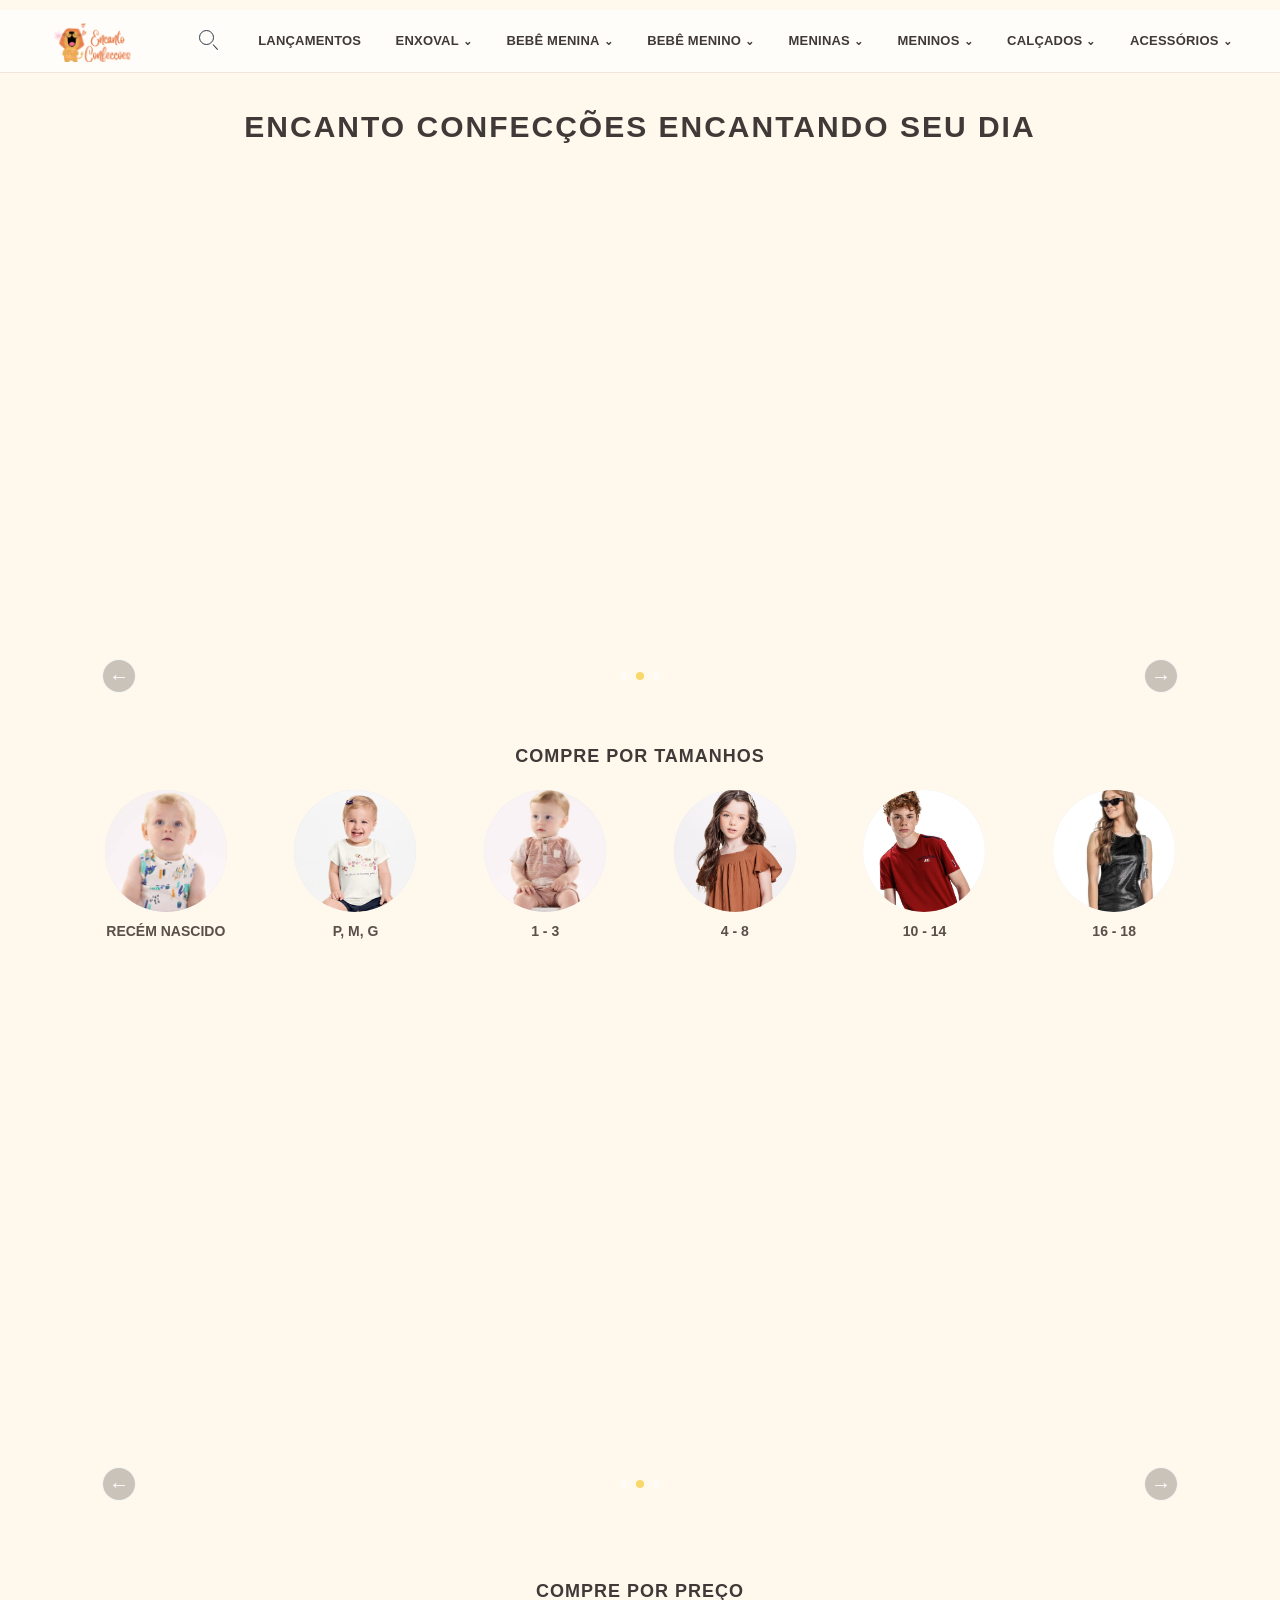
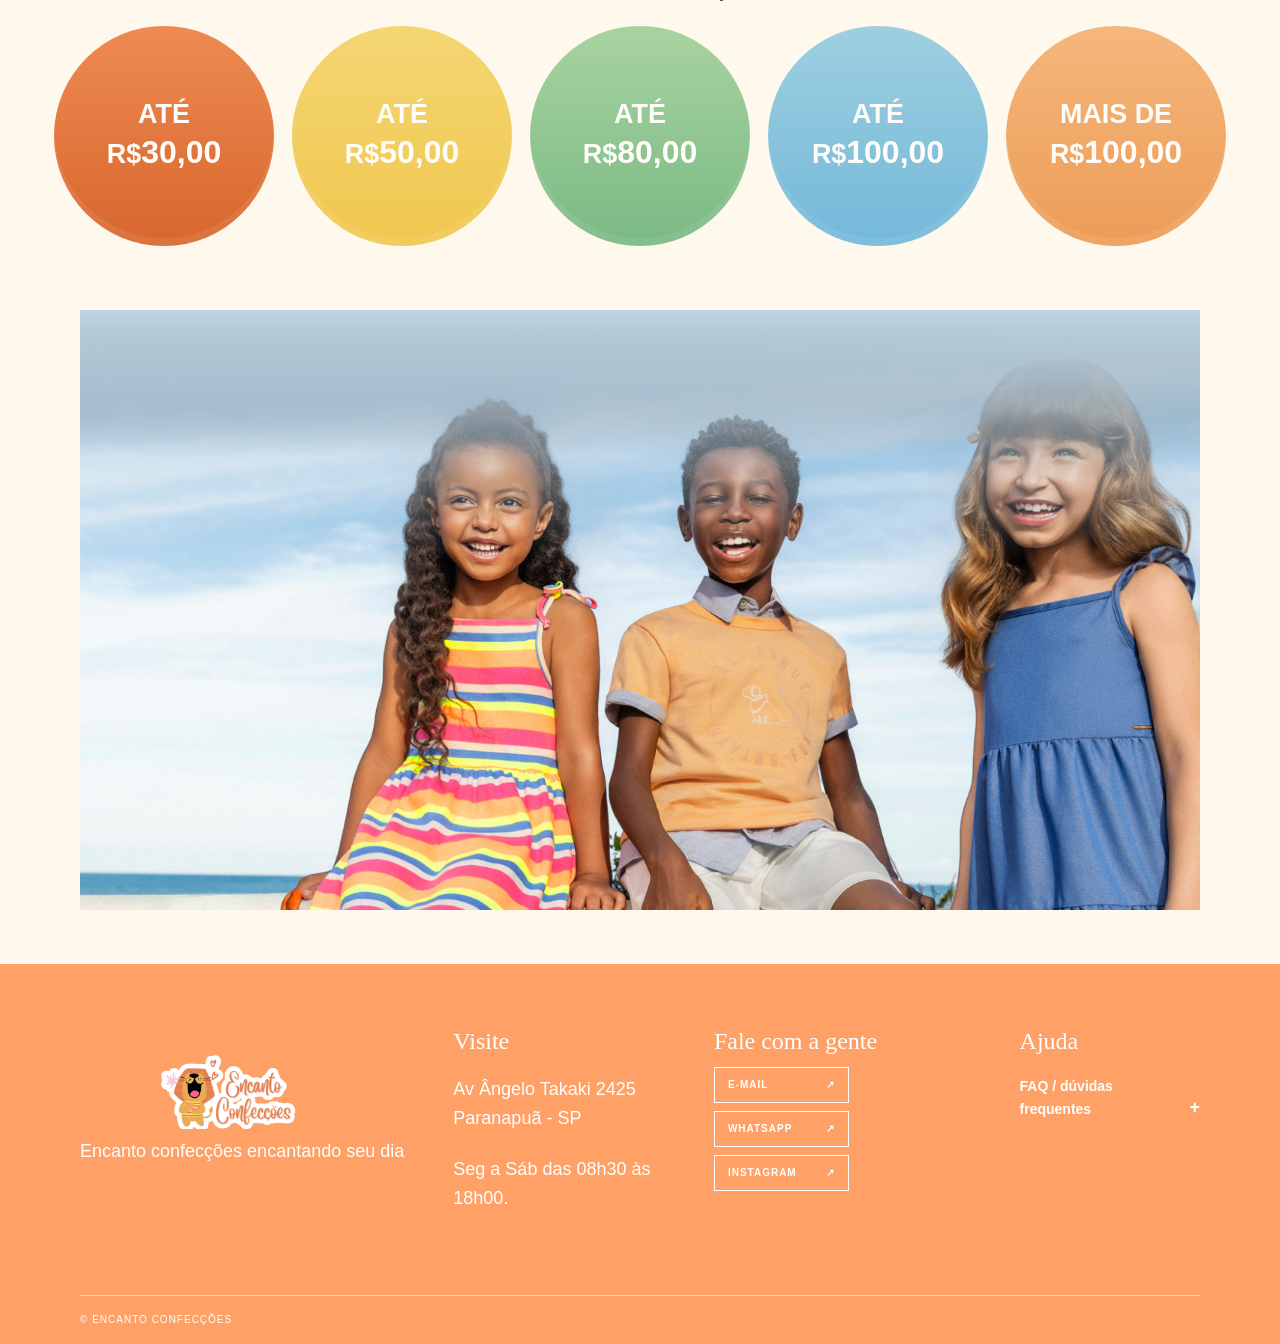
==== index.html @ beb40065 "Primeiro comit" ====
<!doctype html>
<html lang="pt-BR">
<head>
  <meta charset="utf-8">
  <meta name="viewport" content="width=device-width, initial-scale=1">
  <meta name="description" content="Encanto confecções encantando seu dia">
  <title>Encanto confecções</title>
  <link rel="stylesheet" href="estilo.css">
</head>
<body>

  <header class="site-header" id="inicio">
    <div class="topbar">
      <a class="brand" href="#inicio" aria-label="Encanto confecções, início"><img class="brand-logo" src="imagens/encanto-confecoes-3.png" alt="Encanto Confecções"></a>
        <input class="menu-toggle" type="checkbox" id="menu-toggle">
        <label class="menu-button" for="menu-toggle" aria-label="Abrir menu"><span></span><span></span><span></span></label>
      <nav aria-label="Navegação principal">
        <a href="categoria.html?categoria=Lançamentos">Lançamentos</a>
        <details class="menu-dropdown"><summary>Enxoval</summary><div class="submenu"><a href="categoria.html?categoria=Babadores">Babadores</a><a href="categoria.html?categoria=Cobertor">Cobertor</a><a href="categoria.html?categoria=Cueiros">Cueiros</a><a href="categoria.html?categoria=Fraldas">Fraldas</a><a href="categoria.html?categoria=Lençois">Lençois</a><a href="categoria.html?categoria=Pano de boca">Pano de boca</a><a href="categoria.html?categoria=Toalhas de banho">Toalhas de banho</a><a href="categoria.html?categoria=Travesseiros">Travesseiros</a></div></details>
        <details class="menu-dropdown"><summary>Bebê menina</summary><div class="submenu"><a href="categoria.html?categoria=Blusas de frio&amp;publico=bebe-menina">Blusas de frio</a><a href="categoria.html?categoria=Body de calor&amp;publico=bebe-menina">Body de calor</a><a href="categoria.html?categoria=Body de frio&amp;publico=bebe-menina">Body de frio</a><a href="categoria.html?categoria=Calças&amp;publico=bebe-menina">Calças</a><a href="categoria.html?categoria=Camisetas&amp;publico=bebe-menina">Camisetas</a><a href="categoria.html?categoria=Macacões de calor&amp;publico=bebe-menina">Macacões de calor</a><a href="categoria.html?categoria=Macacões de frio&amp;publico=bebe-menina">Macacões de frio</a><a href="categoria.html?categoria=Mijão&amp;publico=bebe-menina">Mijão</a><a href="categoria.html?categoria=Short tapa fralda&amp;publico=bebe-menina">Short tapa fralda</a></div></details>
        <details class="menu-dropdown"><summary>Bebê menino</summary><div class="submenu"><a href="categoria.html?categoria=Blusas de frio&amp;publico=bebe-menino">Blusas de frio</a><a href="categoria.html?categoria=Body de calor&amp;publico=bebe-menino">Body de calor</a><a href="categoria.html?categoria=Body de frio&amp;publico=bebe-menino">Body de frio</a><a href="categoria.html?categoria=Calças&amp;publico=bebe-menino">Calças</a><a href="categoria.html?categoria=Camisetas&amp;publico=bebe-menino">Camisetas</a><a href="categoria.html?categoria=Macacões de calor&amp;publico=bebe-menino">Macacões de calor</a><a href="categoria.html?categoria=Macacões de frio&amp;publico=bebe-menino">Macacões de frio</a><a href="categoria.html?categoria=Mijão&amp;publico=bebe-menino">Mijão</a><a href="categoria.html?categoria=Short tapa fralda&amp;publico=bebe-menino">Short tapa fralda</a></div></details>
        <details class="menu-dropdown"><summary>Meninas</summary><div class="submenu"><a href="categoria.html?categoria=Blusas de frio&amp;publico=meninas">Blusas de frio</a><a href="categoria.html?categoria=Calças&amp;publico=meninas">Calças</a><a href="categoria.html?categoria=Camisetas&amp;publico=meninas">Camisetas</a><a href="categoria.html?categoria=Conjuntos de calor&amp;publico=meninas">Conjuntos de calor</a><a href="categoria.html?categoria=Conjuntos de frio&amp;publico=meninas">Conjuntos de frio</a><a href="categoria.html?categoria=Shorts&amp;publico=meninas">Shorts</a></div></details>
        <details class="menu-dropdown"><summary>Meninos</summary><div class="submenu"><a href="categoria.html?categoria=Blusas de frio&amp;publico=meninos">Blusas de frio</a><a href="categoria.html?categoria=Calças&amp;publico=meninos">Calças</a><a href="categoria.html?categoria=Camisetas&amp;publico=meninos">Camisetas</a><a href="categoria.html?categoria=Conjuntos de calor&amp;publico=meninos">Conjuntos de calor</a><a href="categoria.html?categoria=Conjuntos de frio&amp;publico=meninos">Conjuntos de frio</a><a href="categoria.html?categoria=Shorts&amp;publico=meninos">Shorts</a></div></details>
        <details class="menu-dropdown"><summary>Calçados</summary><div class="submenu"><a href="categoria.html?categoria=Cal%C3%A7ados&amp;publico=meninas">Menina</a><a href="categoria.html?categoria=Cal%C3%A7ados&amp;publico=meninos">Menino</a></div></details>
        <details class="menu-dropdown"><summary>Acessórios</summary><div class="submenu"><a href="categoria.html?categoria=Chupetas&amp;publico=acessorios">Chupetas</a><a href="categoria.html?categoria=Laços&amp;publico=acessorios">Laços</a><a href="categoria.html?categoria=Mamadeiras&amp;publico=acessorios">Mamadeiras</a><a href="categoria.html?categoria=Meia calça&amp;publico=acessorios">Meia calça</a><a href="categoria.html?categoria=Meias&amp;publico=acessorios">Meias</a><a href="categoria.html?categoria=Suspensórios&amp;publico=acessorios">Suspensórios</a><a href="categoria.html?categoria=Tiaras&amp;publico=acessorios">Tiaras</a></div></details>
      </nav>
      <div class="header-actions"><button class="header-icon search-icon" type="button" aria-label="Abrir busca" aria-expanded="false" aria-controls="busca-produtos"></button></div>
      <form class="header-search-form" id="busca-produtos" action="categoria.html" method="get" hidden>
        <label class="visually-hidden" for="termo-busca">Digite o produto que procura</label>
        <input id="termo-busca" type="search" name="busca" placeholder="O que você procura?" required>
        <button type="submit">Buscar</button>
      </form>
    </div>
  </header>
  <main>
    <section class="store-hero" aria-labelledby="titulo-principal">
      <p class="banner-heading">Encanto confecções encantando seu dia</p>
      <div class="store-banner" role="img" aria-label="Banner da coleção Encanto Confecções"></div>
      <h1 class="visually-hidden" id="titulo-principal">Encanto confecções encantando seu dia</h1>
      <div class="slider-controls"><button class="previous-banner" type="button" aria-label="Voltar para o banner anterior">←</button><div class="slider-dots" aria-label="Banner rotativo"><span class="dot is-active"></span><span class="dot"></span><span class="dot"></span></div><button class="next-banner" type="button" aria-label="Passar para o próximo banner">→</button></div>
    </section>
    <section class="size-section" aria-labelledby="titulo-tamanhos">
      <h2 id="titulo-tamanhos">Compre por tamanhos</h2>
      <div class="round-links"><a href="categoria.html?tamanho=Rec%C3%A9m%20nascido"><span class="round-icon"><img src="imagens/compre-por-tamanho/recem-nascido.png" alt=""></span>Recém nascido</a><a href="categoria.html?tamanho=P%2C%20M%2C%20G"><span class="round-icon"><img src="imagens/compre-por-tamanho/p-m-g.png" alt=""></span>P, M, G</a><a href="categoria.html?tamanho=1%20-%203"><span class="round-icon"><img src="imagens/compre-por-tamanho/1-3.png" alt=""></span>1 - 3</a><a href="categoria.html?tamanho=4%20-%208"><span class="round-icon"><img src="imagens/compre-por-tamanho/4-8.png" alt=""></span>4 - 8</a><a href="categoria.html?tamanho=10%20-%2014"><span class="round-icon"><img src="imagens/compre-por-tamanho/10-14.png" alt=""></span>10 - 14</a><a href="categoria.html?tamanho=16%20-%2018"><span class="round-icon"><img src="imagens/compre-por-tamanho/14-16.png" alt=""></span>16 - 18</a></div>
    </section>
    <section class="catalog-new" id="catalogo" aria-labelledby="titulo-vendidos" data-slide="0">
      <div class="wide-placeholder" role="img" aria-label="[A DEFINIR] imagem de destaque da loja"><div class="secondary-controls"><button class="previous-secondary" type="button" aria-label="Voltar para o banner anterior">←</button><div class="secondary-dots" aria-label="Página do banner"><span class="dot is-active"></span><span class="dot"></span><span class="dot"></span></div><button class="next-secondary" type="button" aria-label="Passar para o próximo banner">→</button></div></div>
    </section>
    <section class="price-section" aria-labelledby="titulo-precos">
      <h2 id="titulo-precos">Compre por preço</h2>
      <div class="price-clouds">
        <a class="price-cloud cloud-dark-orange" href="categoria.html?preco=ate-30"><span>ATÉ</span><strong><span class="currency">R$</span>30,00</strong></a>
        <a class="price-cloud cloud-yellow" href="categoria.html?preco=ate-50"><span>ATÉ</span><strong><span class="currency">R$</span>50,00</strong></a>
        <a class="price-cloud cloud-green" href="categoria.html?preco=ate-80"><span>ATÉ</span><strong><span class="currency">R$</span>80,00</strong></a>
        <a class="price-cloud cloud-blue" href="categoria.html?preco=ate-100"><span>ATÉ</span><strong><span class="currency">R$</span>100,00</strong></a>
        <a class="price-cloud cloud-coral" href="categoria.html?preco=mais-100"><span>MAIS DE</span><strong><span class="currency">R$</span>100,00</strong></a>
      </div>
    </section>
    <section class="single-photo-banner section-wrap" aria-label="Banner de divulgação">
      <div class="single-photo-placeholder" role="img" aria-label="Banner final da Encanto Confecções"></div>
    </section>
  </main>
  <footer class="site-footer" id="contato"><div class="footer-main section-wrap"><div><a class="brand brand-footer" href="#inicio"><img class="brand-logo" src="imagens/logo-rodape.png" alt="Encanto Confecções"></a><p>Encanto confecções encantando seu dia</p></div><div class="footer-column"><h2>Visite</h2><p>Av Ângelo Takaki 2425<br>Paranapuã - SP</p><p>Seg a Sáb das 08h30 às 18h00.</p></div><div class="footer-column"><h2>Fale com a gente</h2><a class="contact-button" href="mailto:[A DEFINIR]">E-mail <span aria-hidden="true">↗</span></a><a class="contact-button" href="https://wa.me/5517997135762?text=Ol%C3%A1%2C%20gostaria%20de%20falar%20com%20a%20Encanto%20Confec%C3%A7%C3%B5es." target="_blank" rel="noopener noreferrer">WhatsApp <span aria-hidden="true">↗</span></a><a class="social-button" href="https://www.instagram.com/encanto_confeccoes?igsi=Nm16MHcxdmR4eHho" target="_blank" rel="noopener noreferrer">Instagram <span aria-hidden="true">↗</span></a></div><div class="footer-column" id="duvidas"><h2>Ajuda</h2><details class="footer-faq"><summary>FAQ / dúvidas frequentes</summary><div class="footer-faq-answers"><details><summary>Como faço para comprar um produto?</summary><p>Abra o produto desejado e toque em “Comprar pelo WhatsApp”. A mensagem já será preparada com o nome do produto para você conversar com a loja.</p></details><details><summary>Como encontro produtos pelo tamanho ou preço?</summary><p>Na página inicial, escolha uma faixa em “Compre por tamanhos” ou “Compre por preço” para ver os produtos correspondentes.</p></details><details><summary>Como confirmo tamanho, disponibilidade ou preço?</summary><p>Consulte os detalhes do produto e confirme a disponibilidade e o preço atual diretamente com a loja pelo WhatsApp.</p></details><details><summary>Qual é o endereço e o horário de atendimento?</summary><p>A loja fica na Av. Ângelo Takaki, 2425, em Paranapuã - SP. O atendimento é de segunda a sábado, das 08h30 às 18h00.</p></details><details><summary>Como consulto entrega, retirada ou formas de pagamento?</summary><p>Entre em contato pelo WhatsApp para confirmar as opções disponíveis para o seu pedido.</p></details></div></details></div></div><div class="footer-bottom section-wrap"><span>© encanto confecções</span></div></footer>

<script>
  document.querySelectorAll('.menu-dropdown').forEach(function (menu) {
    menu.addEventListener('toggle', function () {
      if (!menu.open) return;
      document.querySelectorAll('.menu-dropdown').forEach(function (otherMenu) {
        if (otherMenu !== menu) otherMenu.removeAttribute('open');
      });
    });
  });

  var searchToggle = document.querySelector('.search-icon');
  var searchForm = document.querySelector('.header-search-form');
  var searchInput = document.getElementById('termo-busca');

  searchToggle.addEventListener('click', function () {
    searchForm.hidden = !searchForm.hidden;
    searchToggle.setAttribute('aria-expanded', String(!searchForm.hidden));
    if (!searchForm.hidden) searchInput.focus();
  });

  searchInput.addEventListener('keydown', function (event) {
    if (event.key === 'Escape') {
      searchForm.hidden = true;
      searchToggle.setAttribute('aria-expanded', 'false');
      searchToggle.focus();
    }
  });

  var banner = document.querySelector('.store-hero');
  var nextBanner = document.querySelector('.next-banner');
  var previousBanner = document.querySelector('.previous-banner');
  var dots = document.querySelectorAll('.slider-controls .dot');
  var bannerIndex = 0;

  function advanceBanner() {
    bannerIndex = (bannerIndex + 1) % 3;
    banner.dataset.slide = bannerIndex;
    dots.forEach(function (dot, index) {
      dot.classList.toggle('is-active', index === bannerIndex);
    });
  }

  nextBanner.addEventListener('click', advanceBanner);
  previousBanner.addEventListener('click', function () {
    bannerIndex = (bannerIndex + 2) % 3;
    banner.dataset.slide = bannerIndex;
    dots.forEach(function (dot, index) {
      dot.classList.toggle('is-active', index === bannerIndex);
    });
  });
  setInterval(advanceBanner, 2000);

  var secondary = document.querySelector('.catalog-new');
  var nextSecondary = document.querySelector('.next-secondary');
  var previousSecondary = document.querySelector('.previous-secondary');
  var secondaryDots = document.querySelectorAll('.secondary-dots .dot');
  var secondaryIndex = 0;

  function updateSecondary(index) {
    secondaryIndex = index;
    secondary.dataset.slide = secondaryIndex;
    secondaryDots.forEach(function (dot, dotIndex) {
      dot.classList.toggle('is-active', dotIndex === secondaryIndex);
    });
  }

  nextSecondary.addEventListener('click', function () {
    updateSecondary((secondaryIndex + 1) % 3);
  });
  previousSecondary.addEventListener('click', function () {
    updateSecondary((secondaryIndex + 2) % 3);
  });
  setInterval(function () {
    updateSecondary((secondaryIndex + 1) % 3);
  }, 2000);
</script>
</body>
</html>
---- estilo.css ----
* {
  box-sizing: border-box;
}

body {
  margin: 0;
  color: #3f3a38;
  background: #fff8ed;
  font-family: "Montserrat", "Trebuchet MS", sans-serif;
  line-height: 1.6;
}

img {
  max-width: 100%;
  height: auto;
}

a { color: inherit; text-decoration: none; }
.visually-hidden { position: absolute; width: 1px; height: 1px; padding: 0; margin: -1px; overflow: hidden; clip: rect(0, 0, 0, 0); white-space: nowrap; border: 0; }
.section-wrap { width: min(1120px, calc(100% - 48px)); margin-inline: auto; }
.site-header { background: #fffdf9; border-bottom: 1px solid #f0e5d6; }
.topbar { position: relative; width: min(1240px, calc(100% - 32px)); min-height: 62px; margin: 10px auto 0; padding: 0 20px; display: flex; align-items: center; gap: 28px; justify-content: space-between; background: #fffdf9; border-radius: 0 0 28px 28px; }
.brand { display: inline-flex; align-items: center; gap: 10px; color: #c75237; text-transform: lowercase; }
.topbar > .brand { position: relative; top: -8px; }
.brand-logo { display: block; width: 130px; height: 58px; object-fit: cover; object-position: center 55%; transform: rotate(360deg); }
.brand-footer .brand-logo { position: relative; top: -30px; width: 340px; height: 154px; }
.footer-main > div:first-child { position: relative; top: -24px; }
.footer-main > div:first-child > p { margin-top: -30px; }
.brand-mark { display: grid; place-items: center; width: 43px; height: 43px; border: 2px solid #ef704f; border-radius: 50%; font: 31px/1 "Angelina", "Brush Script MT", cursive; transform: rotate(-8deg); }
.brand strong { display: block; font: 29px/0.8 "Angelina", "Brush Script MT", cursive; letter-spacing: .5px; }
.brand small { display: block; margin-top: 7px; color: #3f3a38; font-size: 9px; font-weight: 700; letter-spacing: 3px; }
nav { display: flex; flex: 1; order: 2; justify-content: space-around; align-items: center; gap: clamp(8px, 1.5vw, 18px); white-space: nowrap; overflow: visible; font-size: 13px; font-weight: 700; letter-spacing: .2px; text-transform: uppercase; }
nav a:hover, .footer-column a:hover { color: #c75237; }
.topbar > nav > a:last-child { display: none; }
.accessories-dropdown { position: relative; flex-shrink: 0; margin: 0; font-size: 13px; font-weight: 700; letter-spacing: .2px; text-transform: uppercase; }
.menu-toggle { position: absolute; width: 1px; height: 1px; opacity: 0; pointer-events: none; }
.menu-button { display: none; }
.menu-dropdown { position: relative; flex-shrink: 0; }.menu-dropdown summary { cursor: pointer; list-style: none; }.menu-dropdown summary::-webkit-details-marker { display: none; }.menu-dropdown summary::after { content: "⌄"; margin-left: 4px; font-size: 11px; }.menu-dropdown[open] summary { color: #c75237; }.submenu { position: absolute; z-index: 5; top: calc(100% + 18px); left: 50%; display: grid; min-width: 190px; padding: 10px 0; transform: translateX(-50%); background: #fffdf9; border: 1px solid #f0e5d6; box-shadow: 0 12px 25px rgba(63,58,56,.14); text-transform: none; }.submenu a { padding: 8px 16px; font-size: 11px; }.submenu a:hover { background: #fff1e8; color: #c75237; }
.header-actions { display: flex; align-items: center; gap: 15px; order: 1; }.header-icon { position: relative; display: block; width: 18px; height: 22px; color: #2f3a46; }.search-icon { width: 24px; height: 24px; padding: 0; border: 0; background: transparent; cursor: pointer; }.search-icon::before { content: ""; position: absolute; left: 1px; top: 1px; width: 13px; height: 13px; border: 1.5px solid currentColor; border-radius: 50%; }.search-icon::after { content: ""; position: absolute; left: 15px; top: 15px; width: 7px; border-top: 1.5px solid currentColor; transform: rotate(48deg); transform-origin: left center; }
.header-search-form { position: absolute; z-index: 20; top: calc(100% + 8px); right: 16px; display: flex; width: min(420px, calc(100vw - 32px)); padding: 10px; gap: 8px; background: #fffdf9; border: 1px solid #f0e5d6; box-shadow: 0 12px 25px rgba(63,58,56,.14); }
.header-search-form[hidden] { display: none; }
.header-search-form input { min-width: 0; flex: 1; padding: 11px 12px; border: 1px solid #dfd0c1; color: #3f3a38; font: inherit; }
.header-search-form button { padding: 0 16px; border: 0; background: #ef704f; color: #fffdf9; cursor: pointer; font: inherit; font-weight: 800; }
.hero { position: relative; min-height: 530px; overflow: hidden; display: grid; grid-template-columns: minmax(280px, 1fr) minmax(280px, 1fr); align-items: center; padding: 70px max(24px, calc((100vw - 1120px) / 2)); background: #ef704f; color: #fffdf9; }
.hero::after { content: ""; position: absolute; right: -120px; top: -180px; width: 480px; height: 480px; border: 55px solid rgba(255,255,255,.13); border-radius: 50%; }
.hero-copy { position: relative; z-index: 1; max-width: 500px; padding-bottom: 30px; }.eyebrow { margin: 0 0 13px; color: #c75237; font-size: 11px; font-weight: 800; letter-spacing: 2.5px; text-transform: uppercase; }.hero .eyebrow { color: #fff2b0; }
h1, h2, h3, p { margin-top: 0; } h1, h2 { line-height: 1.02; } h1 { max-width: 530px; margin-bottom: 30px; font: 72px/0.95 "Angelina", "Brush Script MT", cursive; letter-spacing: 1px; } h2 { margin-bottom: 12px; font-size: clamp(32px, 5vw, 51px); } h3 { margin: 5px 0; font-size: 15px; }
.button { display: inline-flex; align-items: center; gap: 18px; padding: 14px 20px; border-radius: 2px; font-size: 11px; font-weight: 800; letter-spacing: .7px; text-transform: uppercase; transition: transform .2s ease, background .2s ease; }.button:hover { transform: translateY(-2px); }.button-light { background: #fffdf9; color: #c75237; }.button-orange { background: #ef704f; color: #fffdf9; }
.category-back { padding: 16px 24px; font-size: 12px; }
.hero-art { position: relative; z-index: 1; width: min(100%, 430px); aspect-ratio: 1 / 1.08; justify-self: end; border: 12px solid rgba(255,255,255,.32); background: linear-gradient(145deg, #f8d86b 0 35%, #8fc6d2 35% 67%, #8cae72 67%); box-shadow: 20px 20px 0 rgba(83,67,54,.12); animation: reveal .8s ease both, banner-shift 9s 1s infinite; }.hero-art::before { content: "[A DEFINIR]"; position: absolute; inset: 38%; display: grid; place-items: center; color: #3f3a38; font-size: 11px; font-weight: 800; letter-spacing: 1px; text-align: center; }.slider-dots { position: absolute; bottom: 28px; left: max(24px, calc((100vw - 1120px) / 2)); display: flex; gap: 8px; }.dot { width: 8px; height: 8px; border-radius: 50%; background: rgba(255,255,255,.5); }.dot.is-active { background: #f8d86b; }@keyframes reveal { from { opacity: 0; transform: translateX(25px); } to { opacity: 1; transform: translateX(0); } }@keyframes banner-shift { 0%, 28% { background: linear-gradient(145deg, #f8d86b 0 35%, #8fc6d2 35% 67%, #8cae72 67%); } 33%, 61% { background: linear-gradient(145deg, #8fc6d2 0 35%, #8cae72 35% 67%, #f8d86b 67%); } 66%, 94% { background: linear-gradient(145deg, #8cae72 0 35%, #f8d86b 35% 67%, #8fc6d2 67%); } 100% { background: linear-gradient(145deg, #f8d86b 0 35%, #8fc6d2 35% 67%, #8cae72 67%); } }
.catalog { padding-block: 100px 90px; }.section-heading { display: flex; align-items: baseline; gap: 22px; flex-wrap: wrap; }.section-heading .eyebrow { flex-basis: 100%; margin-bottom: -8px; }.section-heading p:last-child { margin: 0 0 0 auto; font-size: 13px; }.category-tabs { display: flex; gap: 8px; margin: 40px 0 25px; border-bottom: 1px solid #eadfd2; }.tab { padding: 12px 18px; font-size: 12px; font-weight: 700; }.tab.active { color: #c75237; border-bottom: 3px solid #ef704f; }.product-grid { display: grid; grid-template-columns: repeat(3, 1fr); gap: 22px; }.product-card { background: #fffdf9; }.product-photo { aspect-ratio: 1 / 1.05; position: relative; }.product-photo::after { content: none; }.photo-coral { background: #f4c0a7; }.photo-yellow { background: #f6d878; }.photo-blue { background: #acd4d8; }.product-info { padding: 19px 20px 22px; }.product-category { color: #c75237; font-size: 10px; font-weight: 800; letter-spacing: 1.5px; text-transform: uppercase; }.price, .detail-price { color: #c75237; font-weight: 800; }.product-info a { display: flex; justify-content: space-between; margin-top: 18px; color: #c75237; font-size: 11px; font-weight: 800; text-transform: uppercase; }.category-note { margin: 24px 0 0; color: #84766b; font-size: 12px; }
.featured { display: grid; grid-template-columns: 1fr 1fr; gap: clamp(35px, 8vw, 100px); align-items: center; padding-block: 80px 120px; }.detail-photo { aspect-ratio: 1 / 1.05; display: grid; place-items: center; background: #8cae72; color: #3f3a38; text-align: center; font-size: 12px; font-weight: 800; letter-spacing: 1px; text-transform: uppercase; }.detail-copy h2 { max-width: 430px; }.detail-copy > p:not(.eyebrow):not(.detail-price) { max-width: 450px; font-size: 14px; }.details-list { margin: 28px 0 34px; border-top: 1px solid #dfd0c1; }.details-list div { display: grid; grid-template-columns: 120px 1fr; padding: 10px 0; border-bottom: 1px solid #dfd0c1; font-size: 12px; }.details-list dt { font-weight: 800; }.details-list dd { margin: 0; color: #75695f; }
.site-footer { background: #ffa166; color: #fff; }.footer-main { display: grid; grid-template-columns: 1.5fr 1fr 1.2fr .8fr; gap: 35px; padding-block: 65px; }.brand-footer { color: #fff; }.brand-footer small { color: #fff; }.footer-main > div > p { margin-top: 22px; color: #fff; font-size: 18px; }.footer-column h2 { margin: 0 0 14px; color: #fff; font: 24px/1 "Angelina", "Brush Script MT", cursive; }.footer-column p { color: #fff; font-size: 18px; }.footer-column a { color: #fff; }.contact-button, .social-button { display: flex; align-items: center; justify-content: space-between; gap: 16px; width: fit-content; min-width: 135px; margin-top: 8px; padding: 9px 13px; border: 1px solid #fff; color: #fff !important; font-size: 10px; font-weight: 800; letter-spacing: 1px; text-transform: uppercase; }.contact-button:hover, .social-button:hover { background: #fff; color: #ffa166 !important; }.footer-bottom { display: flex; justify-content: space-between; padding-block: 16px; border-top: 1px solid rgba(255,255,255,.55); color: #fff; font-size: 10px; letter-spacing: 1px; text-transform: uppercase; }
@media (max-width: 700px) { .section-wrap, .topbar { width: min(100% - 32px, 520px); }.topbar { min-height: 72px; }.brand strong { font-size: 25px; } nav { gap: 13px; font-size: 9px; }.hero { display: block; min-height: auto; padding: 65px 24px 90px; }.hero-copy { margin: auto; }.hero-art { width: min(82vw, 350px); margin: 38px auto 0; }.hero::after { right: -230px; }.slider-dots { left: 24px; } h1 { font-size: clamp(53px, 15vw, 72px); }.section-heading { display: block; }.section-heading p:last-child { margin-top: 18px; }.catalog { padding-block: 70px; }.category-tabs { overflow-x: auto; white-space: nowrap; }.product-grid { grid-template-columns: 1fr; }.product-card { display: grid; grid-template-columns: 42% 1fr; }.product-photo { aspect-ratio: 1 / 1.1; }.product-info { padding: 15px; }.featured { grid-template-columns: 1fr; padding-block: 45px 80px; gap: 38px; }.detail-photo { max-width: 420px; }.footer-main { grid-template-columns: 1fr 1fr; gap: 28px 18px; padding-block: 48px; }.footer-main > div:first-child { grid-column: 1 / -1; }.footer-bottom { display: block; }.footer-bottom span { display: block; margin: 5px 0; } }

/* Composicao inspirada na referencia visual da loja. */
.store-hero { position: relative; width: min(1120px, calc(100% - 48px)); margin: 30px auto 0; }.banner-heading { margin: 0 0 44px; color: #3f3a38; font-size: 30px; font-weight: 800; letter-spacing: 2px; text-align: center; text-transform: uppercase; }.store-banner, .wide-placeholder { position: relative; background: linear-gradient(135deg, #f6d878 0 32%, #f4c0a7 32% 68%, #acd4d8 68%); }.store-banner { min-height: 430px; background-image: url("imagens/banner-rotativo-topo/captura-de-tela-2026-09-16-191735.png"); background-position: center; background-size: cover; background-repeat: no-repeat; }.store-banner::after { content: none; }.wide-placeholder::after, .best-card span::after, .round-icon::after { content: "[A DEFINIR]"; position: absolute; inset: 0; display: grid; place-items: center; color: rgba(63,58,56,.65); font-size: 11px; font-weight: 800; letter-spacing: 1px; }.store-hero[data-slide="1"] .store-banner { background-image: url("imagens/banner-rotativo-topo/captura-de-tela-2026-09-16-191923.png"); }.store-hero[data-slide="2"] .store-banner { background-image: url("imagens/banner-rotativo-topo/captura-de-tela-2026-09-16-191932.png"); }.slider-controls { position: absolute; right: 22px; bottom: 15px; left: 22px; display: flex; align-items: center; justify-content: center; }.store-hero .slider-dots { position: static; transform: none; }.next-banner { position: absolute; right: 0; width: 32px; height: 32px; border: 1px solid rgba(255,255,255,.8); border-radius: 50%; background: rgba(63,58,56,.28); color: #fff; cursor: pointer; font-size: 20px; line-height: 1; }.next-banner:hover { background: #ffa166; }
.size-section, .category-section { width: min(1120px, calc(100% - 48px)); margin: 0 auto; padding: 52px 0 42px; text-align: center; }.size-section h2, .category-section h2, .catalog-new > h2 { margin: 0 0 25px; font-family: "Montserrat", "Trebuchet MS", sans-serif; font-size: 18px; font-weight: 800; letter-spacing: 1px; text-transform: uppercase; }.round-links { display: grid; grid-template-columns: repeat(6, 1fr); gap: 18px; }.round-links a { display: flex; flex-direction: column; align-items: center; gap: 8px; color: #59504a; font-size: 14px; font-weight: 700; text-transform: uppercase; }.round-icon { position: relative; width: 122px; aspect-ratio: 1; overflow: hidden; border-radius: 50%; background: #e5e8ee; color: #a9b7c4; font-size: 0; }.round-icon img { display: block; width: 100%; height: 100%; object-fit: cover; }.round-icon::before, .round-icon::after { display: none; }.round-links a:hover .round-icon { background: #ffa166; }
.round-links .round-icon img { object-position: center 8%; }
.round-links a:nth-child(2) .round-icon img { object-position: center 7%; }
.round-links a:nth-child(3) .round-icon img { object-position: center 10%; }
.round-links a:nth-child(4) .round-icon img { object-position: center 7%; }
.round-links a:nth-child(5) .round-icon img { object-position: center 9%; }
.round-links a:nth-child(6) .round-icon img { object-position: center 10%; }
.catalog-new { width: min(1120px, calc(100% - 48px)); margin: 0 auto; padding: 18px 0 38px; text-align: center; }.wide-placeholder { min-height: 130px; margin-bottom: 22px; background: linear-gradient(110deg, #acd4d8, #f6d878); }.best-grid { display: grid; grid-template-columns: repeat(5, 1fr); gap: 18px; }.best-card { color: #59504a; font-size: 11px; }.best-card span { position: relative; display: block; aspect-ratio: 1 / 1.08; margin-bottom: 8px; background: #e5e8ee; }.best-card span::after { font-size: 10px; }.best-card strong { font-weight: 600; }.category-section { padding-top: 32px; padding-bottom: 70px; border-top: 1px solid #eef0f3; }.category-links .round-icon { width: 84px; }
.best-card span img { display: block; width: 100%; height: 100%; object-fit: cover; object-position: center center; }.best-card span::after { content: none; }
.price-section { width: min(1240px, calc(100% - 42px)); margin: 0 auto 8px; padding: 16px 0 44px; text-align: center; }
.price-section h2 { position: relative; display: inline-block; margin: 0 0 26px; color: #3f3a38; font-size: 18px; font-weight: 800; letter-spacing: 1px; text-transform: uppercase; }
.price-clouds { display: flex; justify-content: center; align-items: flex-end; gap: 18px; flex-wrap: wrap; }
.price-cloud { position: relative; z-index: 0; display: flex; flex-direction: column; justify-content: center; align-items: center; width: clamp(180px, 18vw, 220px); height: clamp(180px, 18vw, 220px); padding: 16px 10px 20px; color: #fffdf9; text-shadow: none; text-transform: lowercase; border-radius: 50%; transition: transform .2s ease; box-shadow: inset 0 -8px 0 rgba(255,255,255,.08); }
.price-cloud span { display: block; font-size: clamp(22px, 2.1vw, 32px); line-height: 1; font-weight: 800; text-align: center; text-transform: uppercase; }
.price-cloud strong { display: inline-flex; align-items: baseline; justify-content: center; margin-top: 10px; font-size: clamp(24px, 2.5vw, 36px); line-height: .9; font-weight: 800; text-align: center; white-space: nowrap; }
.price-cloud .currency { display: inline; font-weight: 900; }
.price-cloud:hover { transform: translateY(-3px); }
.cloud-dark-orange { background: linear-gradient(180deg, #ee8b52 0%, #d7662d 100%); }
.cloud-yellow { background: linear-gradient(180deg, #f4d673 0%, #f0c74f 100%); }
.cloud-green { background: linear-gradient(180deg, #a8d3a0 0%, #7ab984 100%); }
.cloud-blue { background: linear-gradient(180deg, #9ecfe0 0%, #73b8d9 100%); }
.cloud-coral { background: linear-gradient(180deg, #f5b77c 0%, #ec9c57 100%); }
.category-page { padding: 64px 0 90px; }
.single-photo-banner { padding: 12px 0 54px; }
.single-photo-placeholder { min-height: 850px; display: grid; place-items: center; background-image: linear-gradient(to bottom, rgba(194,216,231,.98) 0, rgba(194,216,231,.82) 70px, rgba(194,216,231,.45) 150px, transparent 250px), url("imagens/banner-final/mgfoy4jtqpbbluejc31emqzmdpcr7lvizkn0zxmd.jpg"); background-position: center; background-size: cover; background-repeat: no-repeat; }
.footer-faq { max-width: 240px; }
.footer-faq > summary, .footer-faq-answers summary { position: relative; padding: 8px 22px 8px 0; color: #fff; cursor: pointer; font-size: 14px; font-weight: 700; list-style: none; }
.footer-faq summary::-webkit-details-marker { display: none; }
.footer-faq > summary::after, .footer-faq-answers summary::after { content: "+"; position: absolute; right: 0; color: #fff; font-size: 18px; line-height: 1; }
.footer-faq details[open] > summary::after { content: "−"; }
.footer-faq-answers { max-height: min(55vh, 420px); overflow-y: auto; padding-right: 8px; }
.footer-faq-answers details { border-top: 1px solid rgba(255,255,255,.35); }
.footer-faq-answers summary { font-size: 12px; }
.footer-faq-answers p { margin: 0 0 12px; color: #fff; font-size: 12px; line-height: 1.5; }
.category-page-header { text-align: center; padding-bottom: 10px; }
.category-page-header .eyebrow { color: #c75237; }
.category-page-header h1 { margin: 0; font-size: clamp(38px, 5vw, 62px); }
.category-page-header p { margin: 12px 0 0; font-size: 16px; color: #5a4c47; }
.category-grid { margin-top: 24px; }
.category-back { font-size: 10px; letter-spacing: 1px; padding: 12px 18px; }
.product-grid.category-grid { grid-template-columns: repeat(3, minmax(0, 1fr)); }
.product-card h2 { font-size: 18px; margin-bottom: 12px; }
.product-photo img, .detail-photo img { display: block; width: 100%; height: 100%; object-fit: cover; object-position: center; }
.product-detail { background: #fffdf9; }
@media (max-width: 700px) { .store-hero, .size-section, .category-section, .catalog-new { width: min(100% - 32px, 520px); }.store-hero { margin-top: 16px; }.store-banner { min-height: 320px; }.banner-heading { font-size: 22px; letter-spacing: 1px; }.banner-label { inset: auto 18px 28px; }.banner-label h1 { font-size: 43px; }.round-links { grid-template-columns: repeat(3, 1fr); gap: 22px 10px; }.size-section .round-icon { width: 92px; }.round-icon { width: 76px; }.best-grid { grid-template-columns: repeat(2, 1fr); gap: 18px 12px; }.category-links { grid-template-columns: repeat(3, 1fr); }.category-links .round-icon { width: 70px; }.price-section { width: min(100% - 18px, 520px); padding-bottom: 34px; }.price-clouds { gap: 14px; }.price-cloud { width: 160px; min-height: 148px; }.price-cloud span { font-size: 20px; }.price-cloud strong { font-size: 40px; }.product-detail { width: min(100% - 32px, 520px); } }
.single-photo-placeholder { min-height: 600px; }
.header-actions { flex-shrink: 0; }
@media (max-width: 700px) { .topbar { gap: 15px; padding-inline: 14px; overflow: visible; }.topbar .brand { flex-shrink: 0; }.topbar .brand-mark { width: 35px; height: 35px; font-size: 25px; }.topbar .brand strong { font-size: 22px; }.topbar .brand small { font-size: 7px; letter-spacing: 2px; }.topbar nav { justify-content: flex-start; overflow-x: auto; gap: 18px; scrollbar-width: none; }.topbar nav::-webkit-scrollbar { display: none; } }
.store-banner { min-height: 500px; }
.wide-placeholder { min-height: 500px; background-image: url("imagens/banner-rotativo-meio/captura-de-tela-2026-09-16-193908.png"); background-position: center; background-size: cover; background-repeat: no-repeat; }
.wide-placeholder::after { content: none; }
.catalog-new[data-slide="1"] .wide-placeholder { background-image: url("imagens/banner-rotativo-meio/captura-de-tela-2026-09-16-194007.png"); }.catalog-new[data-slide="2"] .wide-placeholder { background-image: url("imagens/banner-rotativo-meio/gw8dt8kbxgharehgmt6fpoyvtqyrcdmh3unpo5ei.jpg"); }.secondary-controls { position: absolute; right: 22px; bottom: 15px; left: 22px; display: flex; align-items: center; justify-content: center; }.secondary-dots { display: flex; gap: 8px; }.previous-secondary, .next-secondary { position: absolute; width: 34px; height: 34px; border: 1px solid rgba(255,255,255,.85); border-radius: 50%; background: rgba(63,58,56,.28); color: #fff; cursor: pointer; font-size: 20px; line-height: 1; }.previous-secondary { left: 0; }.next-secondary { right: 0; }.previous-secondary:hover, .next-secondary:hover { background: #ffa166; }
.previous-banner, .next-banner { position: absolute; width: 34px; height: 34px; border: 1px solid rgba(255,255,255,.85); border-radius: 50%; background: rgba(63,58,56,.28); color: #fff; cursor: pointer; font-size: 20px; line-height: 1; }
.previous-banner { left: 0; }
.next-banner { right: 0; }
.previous-banner:hover, .next-banner:hover { background: #ffa166; }
@media (max-width: 700px) { .store-banner { min-height: 380px; } }
@media (max-width: 700px) { .wide-placeholder { min-height: 380px; } }
@media (max-width: 700px) { .accessories-dropdown { font-size: 10px; } }
.menu-button { position: absolute; left: 50%; top: 50%; width: 27px; height: 22px; cursor: pointer; transform: translate(-50%, -50%); }
.menu-button span { display: block; height: 2px; margin: 5px 0; background: #2f3a46; transition: transform .2s ease, opacity .2s ease; }
.menu-toggle:checked + .menu-button span:first-child { transform: translateY(7px) rotate(45deg); }
.menu-toggle:checked + .menu-button span:nth-child(2) { opacity: 0; }
.menu-toggle:checked + .menu-button span:last-child { transform: translateY(-7px) rotate(-45deg); }
@media (max-width: 700px) { .menu-button { position: relative; top: auto; left: auto; display: block; z-index: 12; order: 2; transform: none; }.topbar nav { position: absolute; z-index: 10; top: calc(100% + 8px); left: 0; display: none; flex-direction: column; align-items: stretch; justify-content: flex-start; gap: 0; width: 100%; max-height: calc(100vh - 100px); padding: 10px 18px; overflow-y: auto; background: #fffdf9; border: 1px solid #f0e5d6; box-shadow: 0 12px 25px rgba(63,58,56,.14); }.menu-toggle:checked + .menu-button + nav { display: flex; }.topbar nav > a, .topbar nav .menu-dropdown { width: 100%; padding: 12px 4px; border-bottom: 1px solid #f0e5d6; text-align: left; font-size: 12px; }.topbar nav .submenu { position: static; min-width: 0; margin: 10px -4px -12px; transform: none; box-shadow: none; border: 0; border-top: 1px solid #f0e5d6; }.topbar nav .submenu a { padding: 9px 12px; font-size: 11px; }.header-actions { margin-left: auto; order: 1; } }
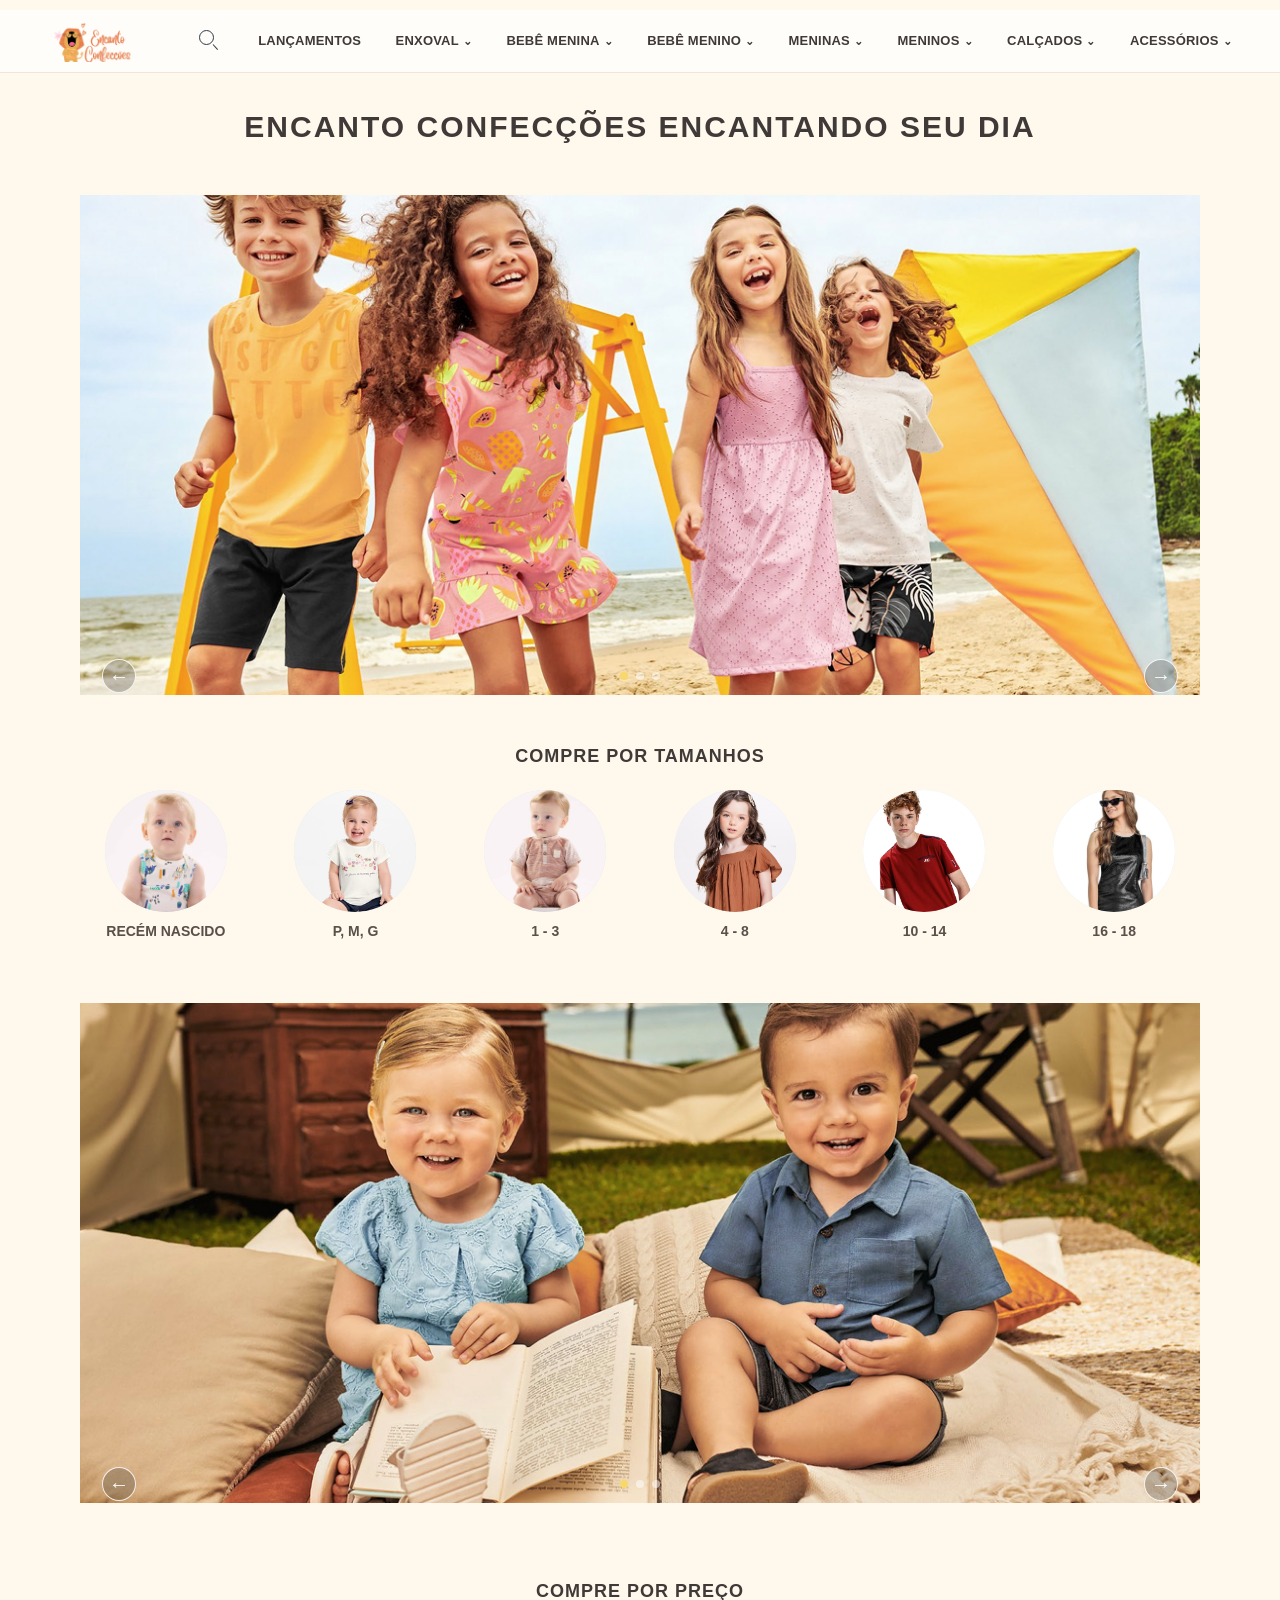
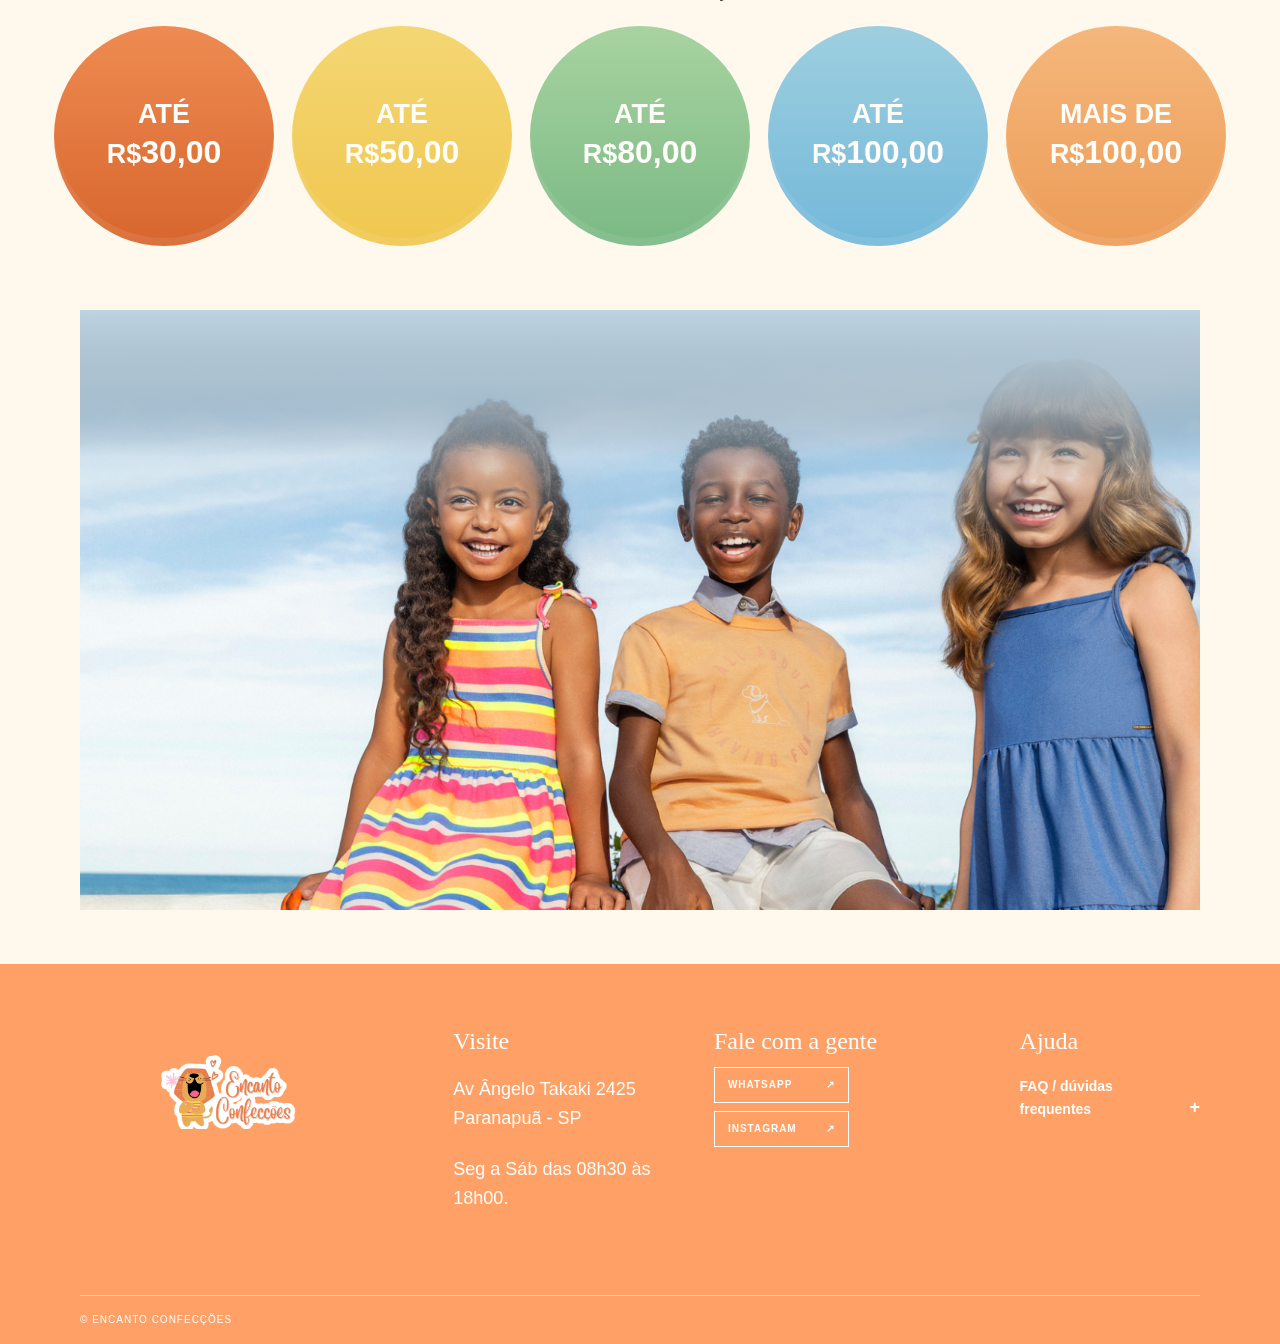
==== commit 162be2cc: "Add files via upload" ====
--- a/index.html
+++ b/index.html
@@ -60,7 +60,7 @@
       <div class="single-photo-placeholder" role="img" aria-label="Banner final da Encanto Confecções"></div>
     </section>
   </main>
-  <footer class="site-footer" id="contato"><div class="footer-main section-wrap"><div><a class="brand brand-footer" href="#inicio"><img class="brand-logo" src="imagens/logo-rodape.png" alt="Encanto Confecções"></a><p>Encanto confecções encantando seu dia</p></div><div class="footer-column"><h2>Visite</h2><p>Av Ângelo Takaki 2425<br>Paranapuã - SP</p><p>Seg a Sáb das 08h30 às 18h00.</p></div><div class="footer-column"><h2>Fale com a gente</h2><a class="contact-button" href="mailto:[A DEFINIR]">E-mail <span aria-hidden="true">↗</span></a><a class="contact-button" href="https://wa.me/5517997135762?text=Ol%C3%A1%2C%20gostaria%20de%20falar%20com%20a%20Encanto%20Confec%C3%A7%C3%B5es." target="_blank" rel="noopener noreferrer">WhatsApp <span aria-hidden="true">↗</span></a><a class="social-button" href="https://www.instagram.com/encanto_confeccoes?igsi=Nm16MHcxdmR4eHho" target="_blank" rel="noopener noreferrer">Instagram <span aria-hidden="true">↗</span></a></div><div class="footer-column" id="duvidas"><h2>Ajuda</h2><details class="footer-faq"><summary>FAQ / dúvidas frequentes</summary><div class="footer-faq-answers"><details><summary>Como faço para comprar um produto?</summary><p>Abra o produto desejado e toque em “Comprar pelo WhatsApp”. A mensagem já será preparada com o nome do produto para você conversar com a loja.</p></details><details><summary>Como encontro produtos pelo tamanho ou preço?</summary><p>Na página inicial, escolha uma faixa em “Compre por tamanhos” ou “Compre por preço” para ver os produtos correspondentes.</p></details><details><summary>Como confirmo tamanho, disponibilidade ou preço?</summary><p>Consulte os detalhes do produto e confirme a disponibilidade e o preço atual diretamente com a loja pelo WhatsApp.</p></details><details><summary>Qual é o endereço e o horário de atendimento?</summary><p>A loja fica na Av. Ângelo Takaki, 2425, em Paranapuã - SP. O atendimento é de segunda a sábado, das 08h30 às 18h00.</p></details><details><summary>Como consulto entrega, retirada ou formas de pagamento?</summary><p>Entre em contato pelo WhatsApp para confirmar as opções disponíveis para o seu pedido.</p></details></div></details></div></div><div class="footer-bottom section-wrap"><span>© encanto confecções</span></div></footer>
+  <footer class="site-footer" id="contato"><div class="footer-main section-wrap"><div><a class="brand brand-footer" href="#inicio"><img class="brand-logo" src="imagens/logo-rodape.png" alt="Encanto Confecções"></a></div><div class="footer-column"><h2>Visite</h2><p>Av Ângelo Takaki 2425<br>Paranapuã - SP</p><p>Seg a Sáb das 08h30 às 18h00.</p></div><div class="footer-column"><h2>Fale com a gente</h2><a class="contact-button" href="https://wa.me/5517997135762?text=Ol%C3%A1%2C%20gostaria%20de%20falar%20com%20a%20Encanto%20Confec%C3%A7%C3%B5es." target="_blank" rel="noopener noreferrer">WhatsApp <span aria-hidden="true">↗</span></a><a class="social-button" href="https://www.instagram.com/encanto_confeccoes?igsi=Nm16MHcxdmR4eHho" target="_blank" rel="noopener noreferrer">Instagram <span aria-hidden="true">↗</span></a></div><div class="footer-column" id="duvidas"><h2>Ajuda</h2><details class="footer-faq"><summary>FAQ / dúvidas frequentes</summary><div class="footer-faq-answers"><details><summary>Como faço para comprar um produto?</summary><p>Abra o produto desejado e toque em “Comprar pelo WhatsApp”. A mensagem já será preparada com o nome do produto para você conversar com a loja.</p></details><details><summary>Como encontro produtos pelo tamanho ou preço?</summary><p>Na página inicial, escolha uma faixa em “Compre por tamanhos” ou “Compre por preço” para ver os produtos correspondentes.</p></details><details><summary>Como confirmo tamanho, disponibilidade ou preço?</summary><p>Consulte os detalhes do produto e confirme a disponibilidade e o preço atual diretamente com a loja pelo WhatsApp.</p></details><details><summary>Qual é o endereço e o horário de atendimento?</summary><p>A loja fica na Av. Ângelo Takaki, 2425, em Paranapuã - SP. O atendimento é de segunda a sábado, das 08h30 às 18h00.</p></details><details><summary>Como consulto entrega, retirada ou formas de pagamento?</summary><p>Entre em contato pelo WhatsApp para confirmar as opções disponíveis para o seu pedido.</p></details></div></details></div></div><div class="footer-bottom section-wrap"><span>© encanto confecções</span></div></footer>
 
 <script>
   document.querySelectorAll('.menu-dropdown').forEach(function (menu) {
--- a/estilo.css
+++ b/estilo.css
@@ -8,6 +8,8 @@
   background: #fff8ed;
   font-family: "Montserrat", "Trebuchet MS", sans-serif;
   line-height: 1.6;
+  min-width: 320px;
+  overflow-x: hidden;
 }
 
 img {
@@ -99,10 +101,232 @@
 .product-card h2 { font-size: 18px; margin-bottom: 12px; }
 .product-photo img, .detail-photo img { display: block; width: 100%; height: 100%; object-fit: cover; object-position: center; }
 .product-detail { background: #fffdf9; }
-@media (max-width: 700px) { .store-hero, .size-section, .category-section, .catalog-new { width: min(100% - 32px, 520px); }.store-hero { margin-top: 16px; }.store-banner { min-height: 320px; }.banner-heading { font-size: 22px; letter-spacing: 1px; }.banner-label { inset: auto 18px 28px; }.banner-label h1 { font-size: 43px; }.round-links { grid-template-columns: repeat(3, 1fr); gap: 22px 10px; }.size-section .round-icon { width: 92px; }.round-icon { width: 76px; }.best-grid { grid-template-columns: repeat(2, 1fr); gap: 18px 12px; }.category-links { grid-template-columns: repeat(3, 1fr); }.category-links .round-icon { width: 70px; }.price-section { width: min(100% - 18px, 520px); padding-bottom: 34px; }.price-clouds { gap: 14px; }.price-cloud { width: 160px; min-height: 148px; }.price-cloud span { font-size: 20px; }.price-cloud strong { font-size: 40px; }.product-detail { width: min(100% - 32px, 520px); } }
+@media (max-width: 980px) {
+  .topbar {
+    flex-wrap: wrap;
+    padding: 14px 18px 16px;
+    gap: 14px 18px;
+  }
+
+  nav {
+    order: 3;
+    width: 100%;
+    justify-content: center;
+    flex-wrap: wrap;
+  }
+
+  .hero {
+    grid-template-columns: 1fr;
+    text-align: center;
+    padding: 60px 24px 86px;
+  }
+
+  .hero-copy {
+    max-width: none;
+    margin: 0 auto;
+    padding-bottom: 0;
+  }
+
+  .hero-art {
+    justify-self: center;
+    margin-top: 30px;
+  }
+}
+
+@media (max-width: 700px) {
+  .section-wrap,
+  .topbar,
+  .store-hero,
+  .size-section,
+  .category-section,
+  .catalog-new,
+  .price-section,
+  .product-detail {
+    width: min(100%, 520px);
+    margin-inline: auto;
+  }
+
+  .topbar {
+    width: calc(100% - 20px);
+    min-height: 72px;
+    gap: 15px;
+    padding-inline: 14px;
+    overflow: visible;
+  }
+
+  .topbar .brand {
+    flex-shrink: 0;
+  }
+
+  .topbar .brand-mark {
+    width: 35px;
+    height: 35px;
+    font-size: 25px;
+  }
+
+  .topbar .brand strong {
+    font-size: 22px;
+  }
+
+  .topbar .brand small {
+    font-size: 7px;
+    letter-spacing: 2px;
+  }
+
+  .header-search-form {
+    right: 10px;
+    width: min(100vw - 20px, 420px);
+  }
+
+  .hero {
+    min-height: auto;
+    padding: 52px 20px 76px;
+  }
+
+  .hero-copy {
+    margin: 0 auto;
+  }
+
+  .hero-art {
+    width: min(82vw, 350px);
+    margin: 28px auto 0;
+  }
+
+  .hero::after {
+    right: -230px;
+  }
+
+  .slider-dots {
+    left: 24px;
+  }
+
+  h1 {
+    font-size: clamp(53px, 15vw, 72px);
+  }
+
+  .section-heading {
+    display: block;
+  }
+
+  .section-heading p:last-child {
+    margin-top: 18px;
+  }
+
+  .category-tabs {
+    overflow-x: auto;
+    white-space: nowrap;
+  }
+
+  .product-grid {
+    grid-template-columns: 1fr;
+  }
+
+  .product-card {
+    display: grid;
+    grid-template-columns: 42% 1fr;
+  }
+
+  .product-photo {
+    aspect-ratio: 1 / 1.1;
+  }
+
+  .product-info {
+    padding: 15px;
+  }
+
+  .round-links {
+    grid-template-columns: repeat(3, minmax(0, 1fr));
+    gap: 22px 10px;
+  }
+
+  .size-section .round-icon {
+    width: 92px;
+  }
+
+  .round-icon {
+    width: 76px;
+  }
+
+  .store-banner,
+  .wide-placeholder {
+    min-height: 380px;
+  }
+
+  .menu-button {
+    position: relative;
+    top: auto;
+    left: auto;
+    display: block;
+    z-index: 12;
+    order: 2;
+    transform: none;
+  }
+
+  .topbar nav {
+    position: absolute;
+    z-index: 10;
+    top: calc(100% + 8px);
+    left: 0;
+    display: none;
+    flex-direction: column;
+    align-items: stretch;
+    justify-content: flex-start;
+    gap: 0;
+    width: 100%;
+    max-height: calc(100vh - 100px);
+    padding: 10px 18px;
+    overflow-y: auto;
+    background: #fffdf9;
+    border: 1px solid #f0e5d6;
+    box-shadow: 0 12px 25px rgba(63,58,56,.14);
+  }
+
+  .menu-toggle:checked + .menu-button + nav {
+    display: flex;
+  }
+
+  .topbar nav > a,
+  .topbar nav .menu-dropdown {
+    width: 100%;
+    padding: 12px 4px;
+    border-bottom: 1px solid #f0e5d6;
+    text-align: left;
+    font-size: 12px;
+  }
+
+  .topbar nav .submenu {
+    position: static;
+    min-width: 0;
+    margin: 10px -4px -12px;
+    transform: none;
+    box-shadow: none;
+    border: 0;
+    border-top: 1px solid #f0e5d6;
+  }
+
+  .topbar nav .submenu a {
+    padding: 9px 12px;
+    font-size: 11px;
+  }
+
+  .header-actions {
+    margin-left: auto;
+    order: 1;
+  }
+
+  .accessories-dropdown {
+    font-size: 10px;
+  }
+}
+
+@media (max-width: 700px) {
+  .category-page-list .product-grid.category-grid {
+    grid-template-columns: minmax(0, 1fr);
+  }
+}
+
 .single-photo-placeholder { min-height: 600px; }
 .header-actions { flex-shrink: 0; }
-@media (max-width: 700px) { .topbar { gap: 15px; padding-inline: 14px; overflow: visible; }.topbar .brand { flex-shrink: 0; }.topbar .brand-mark { width: 35px; height: 35px; font-size: 25px; }.topbar .brand strong { font-size: 22px; }.topbar .brand small { font-size: 7px; letter-spacing: 2px; }.topbar nav { justify-content: flex-start; overflow-x: auto; gap: 18px; scrollbar-width: none; }.topbar nav::-webkit-scrollbar { display: none; } }
 .store-banner { min-height: 500px; }
 .wide-placeholder { min-height: 500px; background-image: url("imagens/banner-rotativo-meio/captura-de-tela-2026-09-16-193908.png"); background-position: center; background-size: cover; background-repeat: no-repeat; }
 .wide-placeholder::after { content: none; }
@@ -111,12 +335,8 @@
 .previous-banner { left: 0; }
 .next-banner { right: 0; }
 .previous-banner:hover, .next-banner:hover { background: #ffa166; }
-@media (max-width: 700px) { .store-banner { min-height: 380px; } }
-@media (max-width: 700px) { .wide-placeholder { min-height: 380px; } }
-@media (max-width: 700px) { .accessories-dropdown { font-size: 10px; } }
 .menu-button { position: absolute; left: 50%; top: 50%; width: 27px; height: 22px; cursor: pointer; transform: translate(-50%, -50%); }
 .menu-button span { display: block; height: 2px; margin: 5px 0; background: #2f3a46; transition: transform .2s ease, opacity .2s ease; }
 .menu-toggle:checked + .menu-button span:first-child { transform: translateY(7px) rotate(45deg); }
 .menu-toggle:checked + .menu-button span:nth-child(2) { opacity: 0; }
 .menu-toggle:checked + .menu-button span:last-child { transform: translateY(-7px) rotate(-45deg); }
-@media (max-width: 700px) { .menu-button { position: relative; top: auto; left: auto; display: block; z-index: 12; order: 2; transform: none; }.topbar nav { position: absolute; z-index: 10; top: calc(100% + 8px); left: 0; display: none; flex-direction: column; align-items: stretch; justify-content: flex-start; gap: 0; width: 100%; max-height: calc(100vh - 100px); padding: 10px 18px; overflow-y: auto; background: #fffdf9; border: 1px solid #f0e5d6; box-shadow: 0 12px 25px rgba(63,58,56,.14); }.menu-toggle:checked + .menu-button + nav { display: flex; }.topbar nav > a, .topbar nav .menu-dropdown { width: 100%; padding: 12px 4px; border-bottom: 1px solid #f0e5d6; text-align: left; font-size: 12px; }.topbar nav .submenu { position: static; min-width: 0; margin: 10px -4px -12px; transform: none; box-shadow: none; border: 0; border-top: 1px solid #f0e5d6; }.topbar nav .submenu a { padding: 9px 12px; font-size: 11px; }.header-actions { margin-left: auto; order: 1; } }
